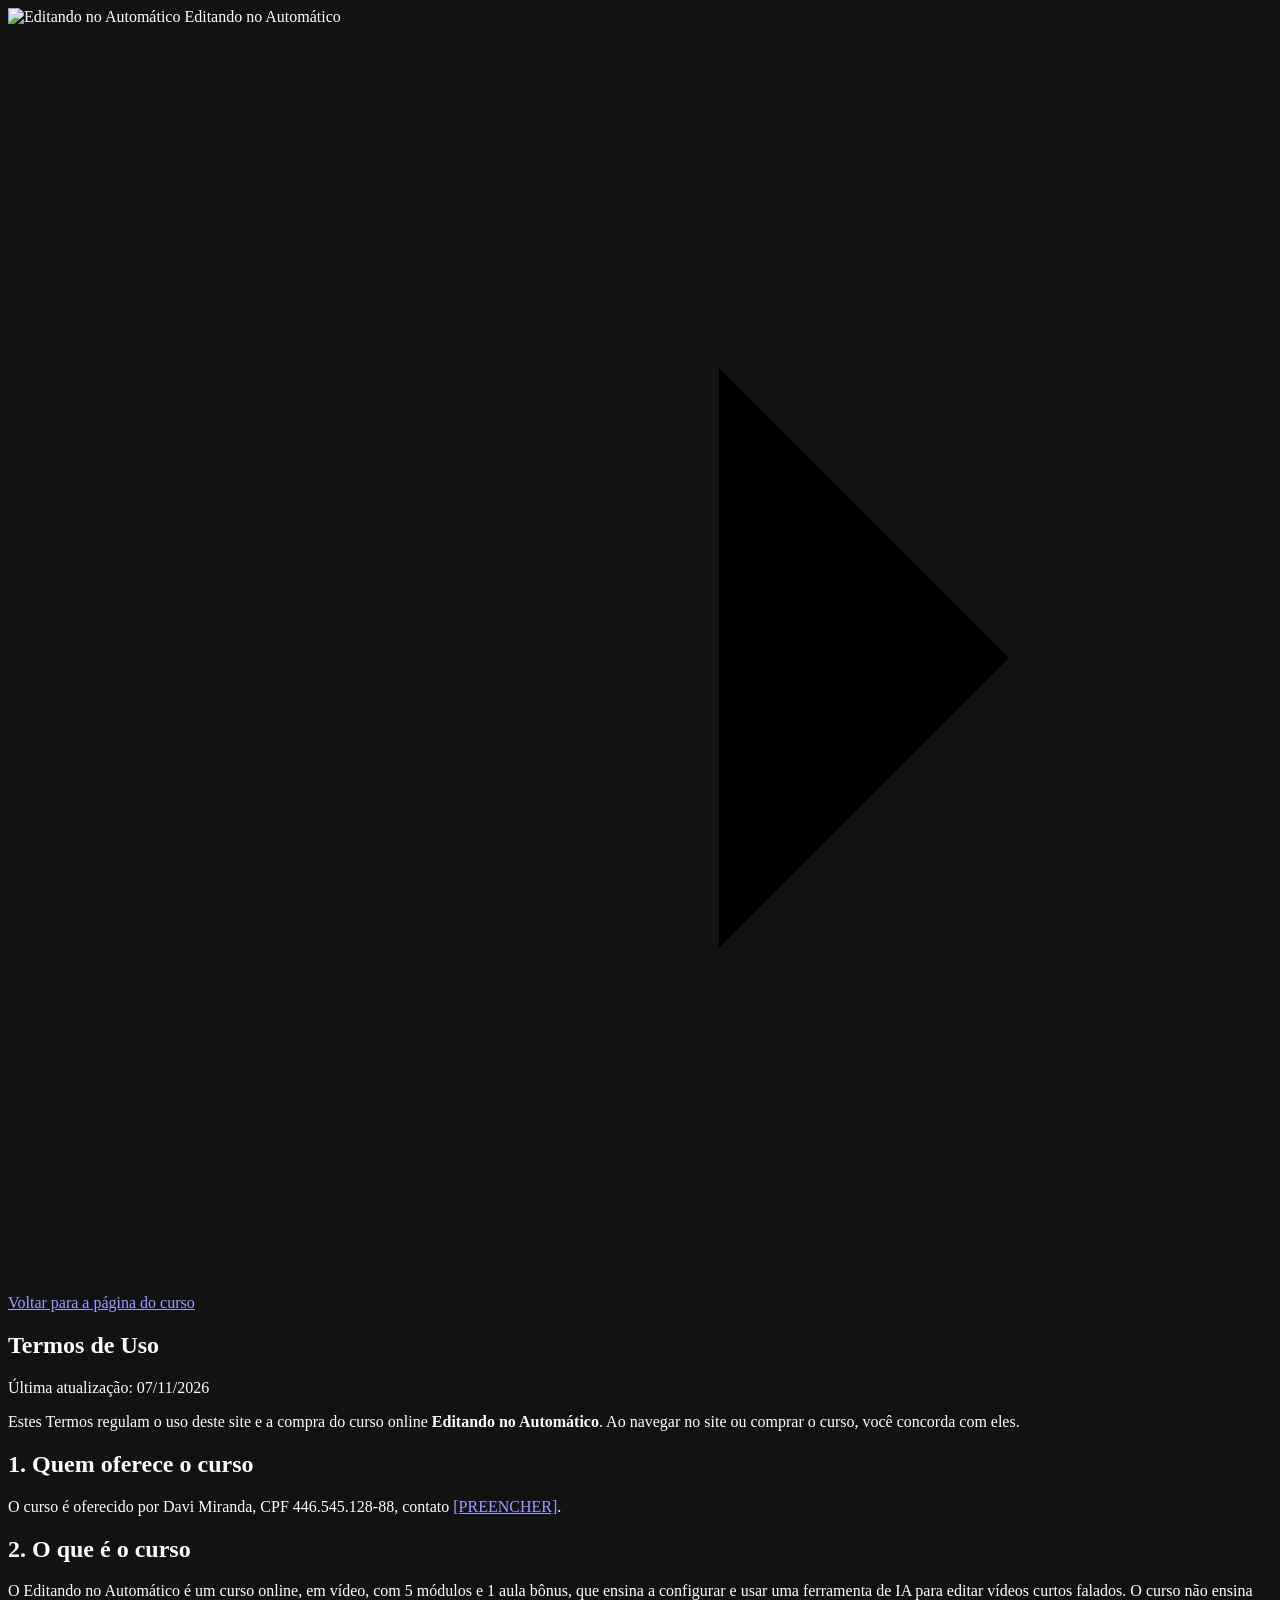
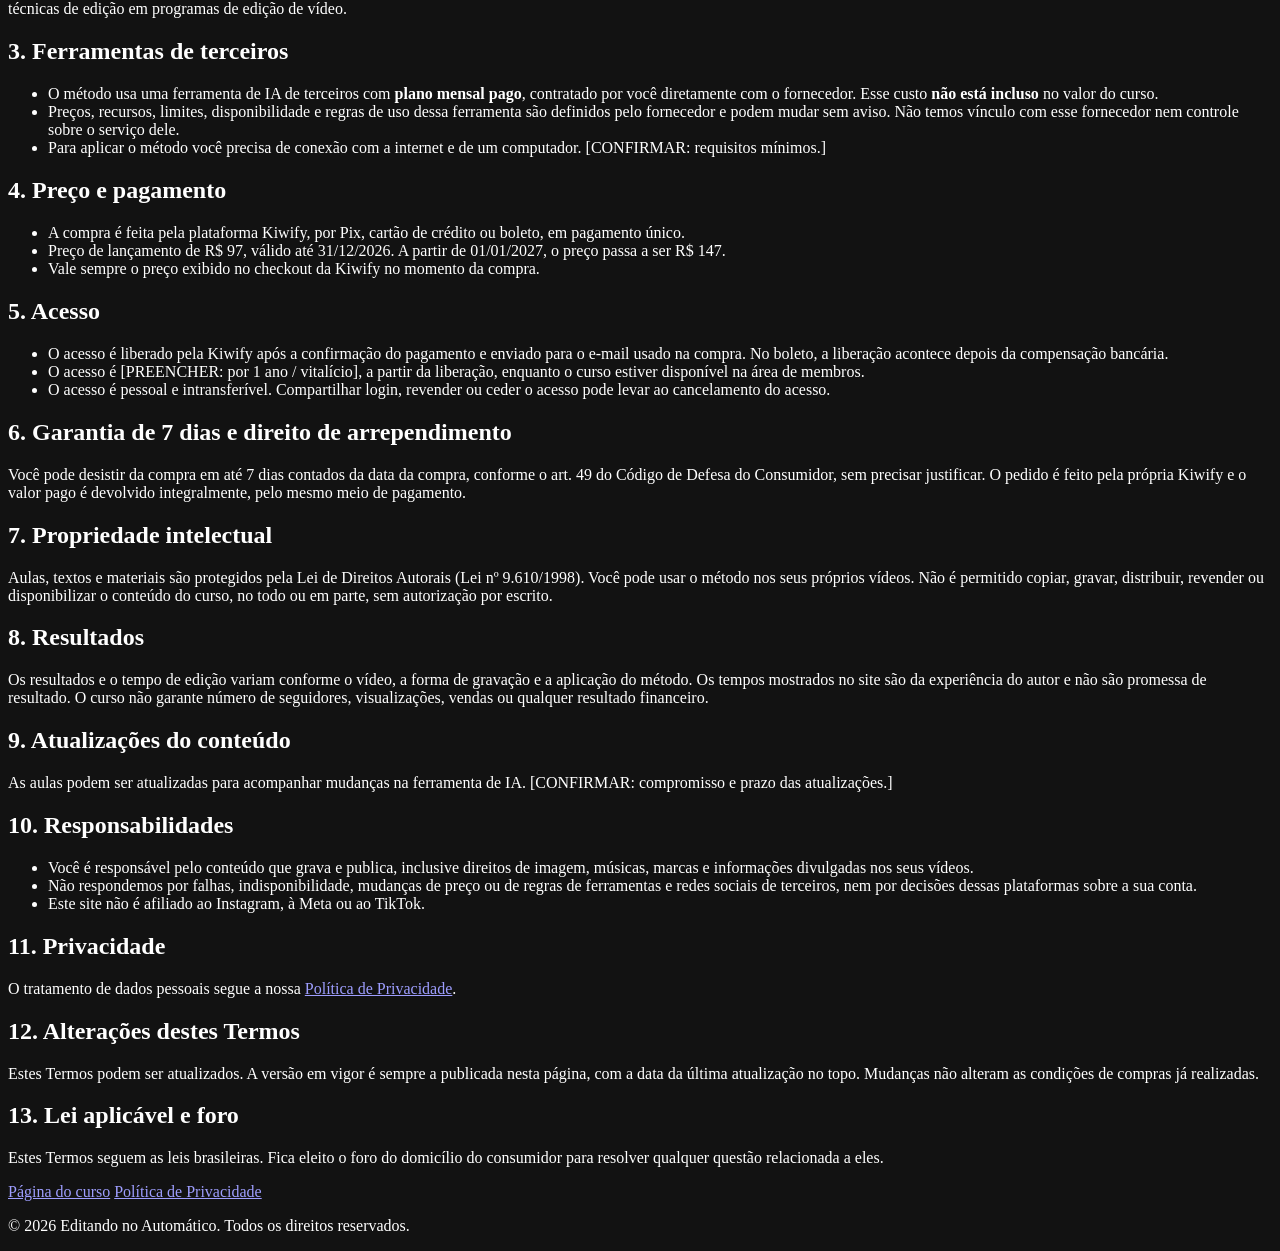
==== termos-de-uso.html @ f7a1d3d6 "Add files via upload" ====
<!doctype html>
<html lang="pt-BR">
<head>
  <meta charset="utf-8">
  <meta name="viewport" content="width=device-width, initial-scale=1, viewport-fit=cover">
  <title>Termos de Uso — Editando no Automático</title>
  <meta name="description" content="Termos de uso e condições de compra do curso online Editando no Automático.">
  <meta name="theme-color" content="#0A0A0A">
  <meta name="color-scheme" content="dark">
  <link rel="icon" href="assets/img/favicon.svg" type="image/svg+xml">
  <link rel="apple-touch-icon" href="assets/img/apple-touch-icon.png">
  <link rel="preload" href="assets/fonts/inter-400.woff2" as="font" type="font/woff2" crossorigin>
  <link rel="stylesheet" href="css/styles.css">
  <script>document.documentElement.classList.add('js')</script>
  <script src="js/config.js" defer></script>
  <script src="js/main.js" defer></script>
</head>
<body>
<main class="legal">
  <div class="container">
    <div class="legal__top">
      <div class="logo logo--sm">
        <img class="logo__img" src="assets/img/logo-editando-no-automatico.png" alt="Editando no Automático" width="160" height="32" data-ph>
        <span class="logo__text">Editando no <span class="logo__accent">Automático</span></span>
      </div>
      <a class="legal__back" href="index.html"><svg class="i" viewBox="0 0 24 24" aria-hidden="true"><path d="M4 12h15M13.5 6.5L19 12l-5.5 5.5"/></svg>Voltar para a página do curso</a>
    </div>

    <article class="legal__body">
      <h1>Termos de Uso</h1>
      <p class="legal__updated">Última atualização: 07/11/2026</p>

      <p>Estes Termos regulam o uso deste site e a compra do curso online <strong>Editando no Automático</strong>. Ao navegar no site ou comprar o curso, você concorda com eles.</p>

      <h2>1. Quem oferece o curso</h2>
      <p>O curso é oferecido por <span data-cfg="RAZAO_SOCIAL_OU_NOME">Davi Miranda</span>, CPF <span data-cfg="CNPJ_OU_CPF">446.545.128-88</span>, contato <a href="#" data-email>[PREENCHER]</a>.</p>

      <h2>2. O que é o curso</h2>
      <p>O Editando no Automático é um curso online, em vídeo, com 5 módulos e 1 aula bônus, que ensina a configurar e usar uma ferramenta de IA para editar vídeos curtos falados. O curso não ensina técnicas de edição em programas de edição de vídeo.</p>

      <h2>3. Ferramentas de terceiros</h2>
      <ul>
        <li>O método usa uma ferramenta de IA de terceiros com <strong>plano mensal pago</strong>, contratado por você diretamente com o fornecedor. Esse custo <strong>não está incluso</strong> no valor do curso.</li>
        <li>Preços, recursos, limites, disponibilidade e regras de uso dessa ferramenta são definidos pelo fornecedor e podem mudar sem aviso. Não temos vínculo com esse fornecedor nem controle sobre o serviço dele.</li>
        <li>Para aplicar o método você precisa de conexão com a internet e de um computador. [CONFIRMAR: requisitos mínimos.]</li>
      </ul>

      <h2>4. Preço e pagamento</h2>
      <ul>
        <li>A compra é feita pela plataforma Kiwify, por Pix, cartão de crédito ou boleto, em pagamento único.</li>
        <li>Preço de lançamento de <span data-price="oferta">R$ 97</span>, válido até <span data-date="fim">31/12/2026</span>. A partir de <span data-date="cheio">01/01/2027</span>, o preço passa a ser <span data-price="cheio">R$ 147</span>.</li>
        <li>Vale sempre o preço exibido no checkout da Kiwify no momento da compra.</li>
      </ul>

      <h2>5. Acesso</h2>
      <ul>
        <li>O acesso é liberado pela Kiwify após a confirmação do pagamento e enviado para o e-mail usado na compra. No boleto, a liberação acontece depois da compensação bancária.</li>
        <li>O acesso é <span data-cfg="TEMPO_DE_ACESSO">[PREENCHER: por 1 ano / vitalício]</span>, a partir da liberação, enquanto o curso estiver disponível na área de membros.</li>
        <li>O acesso é pessoal e intransferível. Compartilhar login, revender ou ceder o acesso pode levar ao cancelamento do acesso.</li>
      </ul>

      <h2>6. Garantia de 7 dias e direito de arrependimento</h2>
      <p>Você pode desistir da compra em até 7 dias contados da data da compra, conforme o art. 49 do Código de Defesa do Consumidor, sem precisar justificar. O pedido é feito pela própria Kiwify e o valor pago é devolvido integralmente, pelo mesmo meio de pagamento.</p>

      <h2>7. Propriedade intelectual</h2>
      <p>Aulas, textos e materiais são protegidos pela Lei de Direitos Autorais (Lei nº 9.610/1998). Você pode usar o método nos seus próprios vídeos. Não é permitido copiar, gravar, distribuir, revender ou disponibilizar o conteúdo do curso, no todo ou em parte, sem autorização por escrito.</p>

      <h2>8. Resultados</h2>
      <p>Os resultados e o tempo de edição variam conforme o vídeo, a forma de gravação e a aplicação do método. Os tempos mostrados no site são da experiência do autor e não são promessa de resultado. O curso não garante número de seguidores, visualizações, vendas ou qualquer resultado financeiro.</p>

      <h2>9. Atualizações do conteúdo</h2>
      <p>As aulas podem ser atualizadas para acompanhar mudanças na ferramenta de IA. [CONFIRMAR: compromisso e prazo das atualizações.]</p>

      <h2>10. Responsabilidades</h2>
      <ul>
        <li>Você é responsável pelo conteúdo que grava e publica, inclusive direitos de imagem, músicas, marcas e informações divulgadas nos seus vídeos.</li>
        <li>Não respondemos por falhas, indisponibilidade, mudanças de preço ou de regras de ferramentas e redes sociais de terceiros, nem por decisões dessas plataformas sobre a sua conta.</li>
        <li>Este site não é afiliado ao Instagram, à Meta ou ao TikTok.</li>
      </ul>

      <h2>11. Privacidade</h2>
      <p>O tratamento de dados pessoais segue a nossa <a href="politica-de-privacidade.html">Política de Privacidade</a>.</p>

      <h2>12. Alterações destes Termos</h2>
      <p>Estes Termos podem ser atualizados. A versão em vigor é sempre a publicada nesta página, com a data da última atualização no topo. Mudanças não alteram as condições de compras já realizadas.</p>

      <h2>13. Lei aplicável e foro</h2>
      <p>Estes Termos seguem as leis brasileiras. Fica eleito o foro do domicílio do consumidor para resolver qualquer questão relacionada a eles.</p>
    </article>
  </div>
</main>

<footer class="footer">
  <div class="container">
    <nav class="footer__nav" aria-label="Links do rodapé">
      <a href="index.html">Página do curso</a>
      <a href="politica-de-privacidade.html">Política de Privacidade</a>
    </nav>
    <p class="footer__copy">© <span data-year>2026</span> Editando no Automático. Todos os direitos reservados.</p>
  </div>
</footer>
</body>
</html>
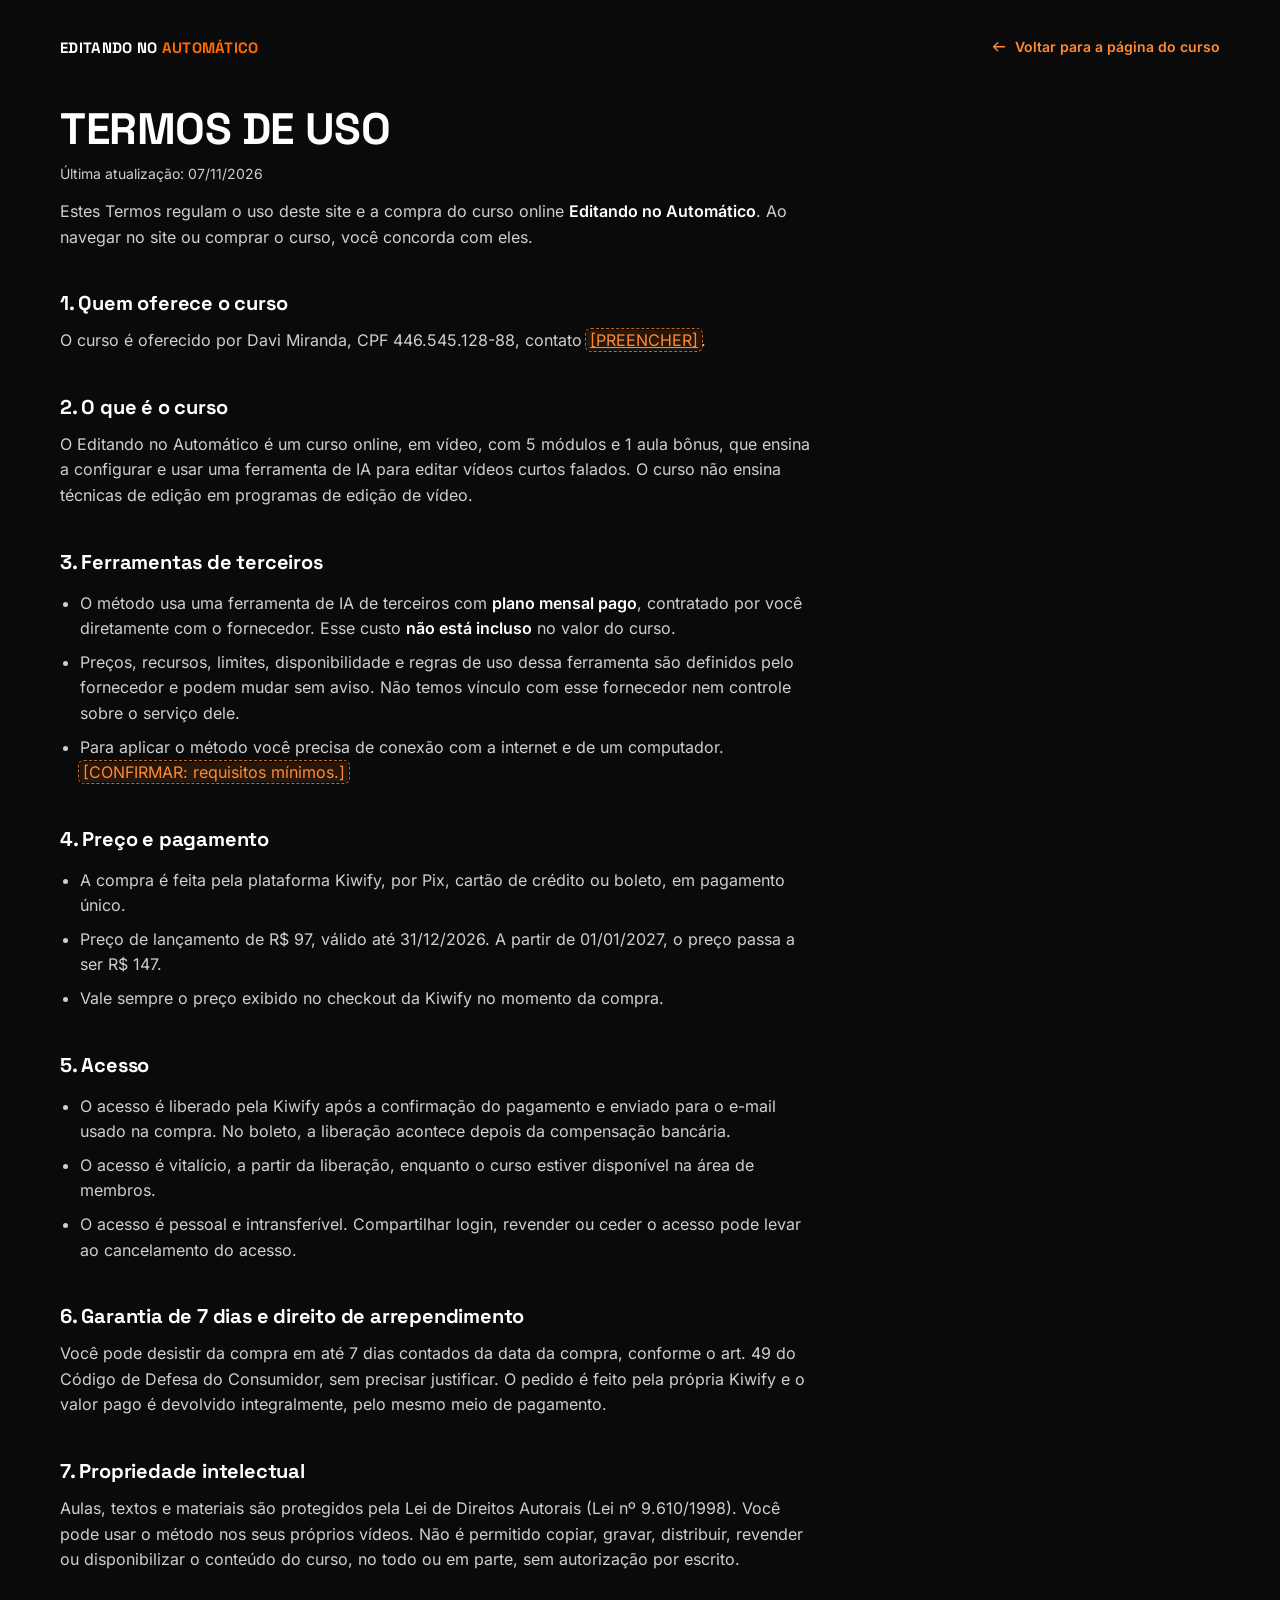
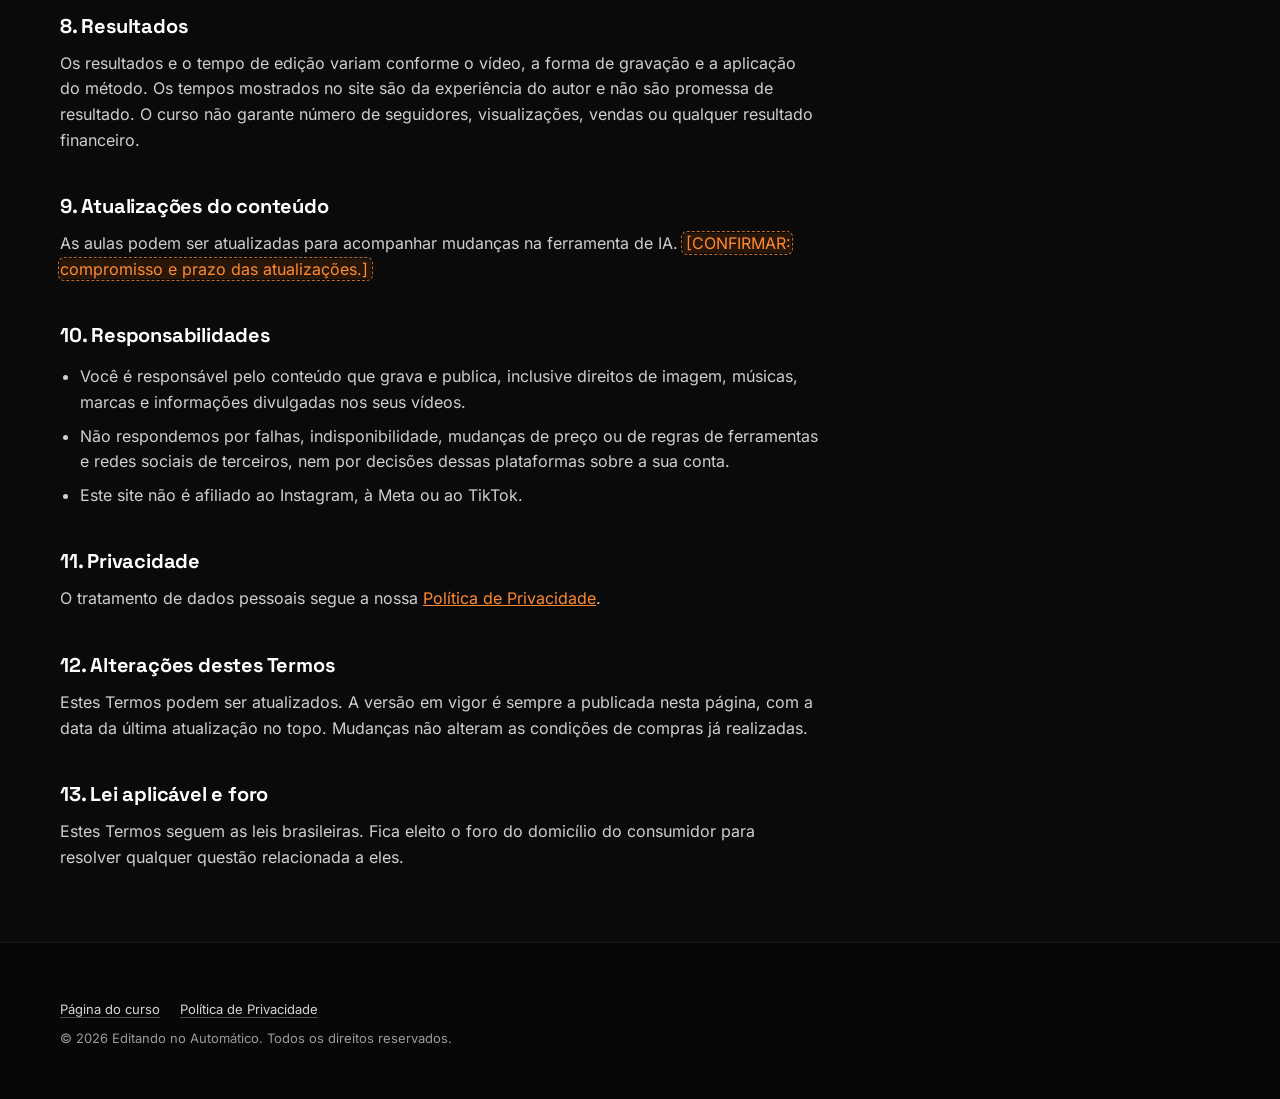
==== commit d2265e3b: "Add files via upload" ====
--- a/termos-de-uso.html
+++ b/termos-de-uso.html
@@ -55,7 +55,7 @@
       <h2>5. Acesso</h2>
       <ul>
         <li>O acesso é liberado pela Kiwify após a confirmação do pagamento e enviado para o e-mail usado na compra. No boleto, a liberação acontece depois da compensação bancária.</li>
-        <li>O acesso é <span data-cfg="TEMPO_DE_ACESSO">[PREENCHER: por 1 ano / vitalício]</span>, a partir da liberação, enquanto o curso estiver disponível na área de membros.</li>
+        <li>O acesso é <span data-cfg="TEMPO_DE_ACESSO">vitalício</span>, a partir da liberação, enquanto o curso estiver disponível na área de membros.</li>
         <li>O acesso é pessoal e intransferível. Compartilhar login, revender ou ceder o acesso pode levar ao cancelamento do acesso.</li>
       </ul>
 
--- a/css/styles.css
+++ b/css/styles.css
@@ -0,0 +1,1023 @@
+/* ==========================================================================
+   EDITANDO NO AUTOMÁTICO — estilos da página
+   Mobile-first (360px → 1440px). Cores e fontes nos tokens do :root.
+   ========================================================================== */
+
+/* ---------- Fontes (auto-hospedadas, subconjunto latino) ---------- */
+@font-face { font-family: "Space Grotesk"; src: url("../assets/fonts/space-grotesk-700.woff2") format("woff2"); font-weight: 700; font-style: normal; font-display: swap; }
+@font-face { font-family: "Inter"; src: url("../assets/fonts/inter-400.woff2") format("woff2"); font-weight: 400; font-style: normal; font-display: swap; }
+@font-face { font-family: "Inter"; src: url("../assets/fonts/inter-600.woff2") format("woff2"); font-weight: 600; font-style: normal; font-display: swap; }
+/* Fontes de reserva com métricas ajustadas: o texto não "pula" quando a fonte final carrega */
+@font-face { font-family: "Inter Fallback"; src: local("Arial"), local("ArialMT"); font-weight: 400; size-adjust: 105.7%; ascent-override: 91.65%; descent-override: 22.82%; line-gap-override: 0%; }
+@font-face { font-family: "Inter Fallback"; src: local("Arial Bold"), local("Arial-BoldMT"); font-weight: 600; size-adjust: 102.18%; ascent-override: 94.8%; descent-override: 23.61%; line-gap-override: 0%; }
+@font-face { font-family: "Space Grotesk Fallback"; src: local("Arial Bold"), local("Arial-BoldMT"); font-weight: 700; size-adjust: 101.23%; ascent-override: 97.21%; descent-override: 28.85%; line-gap-override: 0%; }
+
+/* ---------- Tokens ---------- */
+:root {
+  --bg: #0A0A0A;
+  --bg-2: #121212;
+  --card: #171717;
+  --borda: rgba(255, 107, 0, 0.18);
+  --laranja: #FF6B00;
+  --laranja-claro: #FF8A33;
+  --laranja-glow: rgba(255, 107, 0, 0.30);
+  --branco: #FFFFFF;
+  --texto: #B8B8B8;
+  --cinza-preco: #6E6E6E;
+  --linha: rgba(255, 255, 255, 0.08);
+  --texto-forte: #E6E6E6;
+  --mono: ui-monospace, SFMono-Regular, Menlo, Consolas, "Liberation Mono", monospace;
+  --f-titulo: "Space Grotesk", "Space Grotesk Fallback", system-ui, sans-serif;
+  --f-texto: "Inter", "Inter Fallback", system-ui, -apple-system, "Segoe UI", Roboto, sans-serif;
+  --raio: 16px;
+  --gutter: 16px;
+  --max: 1160px;
+}
+@media (min-width: 768px) { :root { --gutter: 32px; } }
+
+/* ---------- Base ---------- */
+*, *::before, *::after { box-sizing: border-box; }
+html { -webkit-text-size-adjust: 100%; text-size-adjust: 100%; }
+@media (prefers-reduced-motion: no-preference) { html { scroll-behavior: smooth; } }
+body {
+  margin: 0;
+  background: var(--bg);
+  color: var(--texto);
+  font-family: var(--f-texto);
+  font-size: 16px;
+  line-height: 1.6;
+  -webkit-font-smoothing: antialiased;
+  -moz-osx-font-smoothing: grayscale;
+}
+img, video, svg { display: block; max-width: 100%; }
+img, video { height: auto; }
+[hidden] { display: none !important; }
+
+h1, h2, h3, h4 {
+  margin: 0;
+  font-family: var(--f-titulo);
+  font-weight: 700;
+  color: var(--branco);
+  line-height: 1.12;
+  letter-spacing: -0.01em;
+  text-wrap: balance;
+}
+h1, h2 { text-transform: uppercase; line-height: 1.05; }
+h2 { font-size: clamp(26px, 4.2vw + 12px, 46px); }
+h3 { font-size: clamp(20px, 1.2vw + 16px, 26px); }
+h4 { font-size: 19px; }
+p { margin: 0 0 1em; }
+p:last-child { margin-bottom: 0; }
+strong, b { font-weight: 600; color: var(--branco); }
+a { color: var(--laranja-claro); }
+code { font-family: var(--mono); font-size: 0.85em; }
+
+:focus-visible { outline: 2px solid var(--laranja-claro); outline-offset: 3px; }
+
+.sr-only {
+  position: absolute !important; width: 1px; height: 1px; padding: 0; margin: -1px;
+  overflow: hidden; clip: rect(0, 0, 0, 0); white-space: nowrap; border: 0;
+}
+.sprite { position: absolute; width: 0; height: 0; overflow: hidden; }
+
+/* Ícones */
+.i { display: inline-block; width: 1.25em; height: 1.25em; flex-shrink: 0; fill: none; stroke: currentColor; stroke-width: 1.8; stroke-linecap: round; stroke-linejoin: round; }
+.i--fill { fill: currentColor; stroke: none; }
+.wave { fill: currentColor; }
+
+/* Placeholders [PREENCHER] / [CONFIRMAR] destacados para revisão */
+mark.ph {
+  background: rgba(255, 107, 0, 0.12);
+  color: var(--laranja-claro);
+  outline: 1px dashed rgba(255, 138, 51, 0.75);
+  outline-offset: 1px;
+  border-radius: 4px;
+  padding: 0 0.2em;
+  text-transform: none;
+  letter-spacing: 0;
+}
+
+/* ---------- Layout ---------- */
+.container {
+  width: 100%;
+  max-width: calc(var(--max) + var(--gutter) * 2);
+  margin-inline: auto;
+  padding-inline: var(--gutter);
+}
+.sec { position: relative; padding-block: 72px; overflow: hidden; overflow: clip; }
+.sec--alt { background: var(--bg-2); }
+@media (min-width: 1024px) { .sec { padding-block: 112px; } }
+
+.sec__head { max-width: 800px; margin: 0 auto 40px; text-align: center; }
+@media (min-width: 1024px) { .sec__head { margin-bottom: 56px; } }
+.sec__lead { margin: 16px auto 0; max-width: 620px; font-size: clamp(16px, 0.5vw + 14px, 19px); }
+
+.eyebrow {
+  display: inline-flex;
+  align-items: center;
+  gap: 10px;
+  margin: 0 0 16px;
+  font: 600 12px/1.2 var(--f-texto);
+  letter-spacing: 0.16em;
+  text-transform: uppercase;
+  color: var(--laranja);
+}
+.eyebrow::before {
+  content: "";
+  width: 18px;
+  height: 8px;
+  border-radius: 2px;
+  background: var(--laranja);
+  box-shadow: 0 0 12px var(--laranja-glow);
+}
+
+.card { background: var(--card); border: 1px solid var(--borda); border-radius: var(--raio); }
+.block-title { margin: 64px 0 24px; text-align: center; }
+.block-sub { max-width: 560px; margin: -12px auto 24px; text-align: center; }
+.mini-title {
+  margin: 0 0 16px;
+  font: 600 13px/1.3 var(--f-texto);
+  letter-spacing: 0.14em;
+  text-transform: uppercase;
+  color: var(--texto);
+}
+.hl { color: var(--laranja); }
+
+/* ---------- Logo ---------- */
+.logo { display: flex; align-items: center; height: 36px; }
+.logo__img { height: 36px; width: auto; color: transparent; }
+.logo__text {
+  display: none;
+  font: 700 17px/1 var(--f-titulo);
+  letter-spacing: 0.02em;
+  text-transform: uppercase;
+  color: var(--branco);
+  white-space: nowrap;
+}
+.logo__accent { color: var(--laranja); }
+.logo.is-missing .logo__img { display: none; }
+.logo.is-missing .logo__text { display: inline; }
+.logo--sm { height: 28px; }
+.logo--sm .logo__img { height: 28px; }
+.logo--sm .logo__text { font-size: 15px; }
+
+/* ---------- Botões ---------- */
+.btn {
+  display: inline-flex;
+  align-items: center;
+  justify-content: center;
+  gap: 10px;
+  min-height: 56px;
+  padding: 16px 28px;
+  border: 0;
+  border-radius: 12px;
+  background: var(--laranja);
+  color: #000;
+  font: 700 16px/1.2 var(--f-titulo);
+  letter-spacing: 0.05em;
+  text-transform: uppercase;
+  text-align: center;
+  text-decoration: none;
+  cursor: pointer;
+  box-shadow: inset 0 0 0 1px rgba(255, 170, 110, 0.55), 0 12px 32px -10px var(--laranja-glow), 0 0 44px -14px var(--laranja-glow);
+  transition: background-color 0.2s ease, box-shadow 0.2s ease, transform 0.2s ease;
+}
+.btn:hover { background: var(--laranja-claro); box-shadow: inset 0 0 0 1px rgba(255, 190, 140, 0.6), 0 14px 38px -10px rgba(255, 107, 0, 0.45), 0 0 56px -12px var(--laranja-glow); }
+.btn:active { transform: translateY(1px); }
+.btn:focus-visible { outline: 3px solid var(--branco); outline-offset: 3px; }
+.btn--block { width: 100%; }
+.btn--sm { min-height: 48px; padding: 12px 18px; font-size: 14px; letter-spacing: 0.04em; white-space: nowrap; }
+
+.cta { display: flex; flex-direction: column; align-items: center; gap: 12px; margin-top: 40px; }
+.cta .btn { width: 100%; max-width: 440px; }
+.cta--tight { margin-top: 24px; }
+
+.secure {
+  margin: 0;
+  font-size: 13px;
+  line-height: 1.5;
+  color: var(--texto);
+  text-align: center;
+  text-wrap: balance;
+}
+.secure .i { width: 14px; height: 14px; margin-right: 6px; vertical-align: -2px; color: var(--laranja); }
+.secure--xs { font-size: 11px; line-height: 1.35; letter-spacing: -0.005em; }
+.secure--xs .i { width: 12px; height: 12px; margin-right: 4px; }
+
+.badge {
+  display: inline-flex;
+  align-items: center;
+  justify-content: center;
+  gap: 8px;
+  margin: 0;
+  padding: 8px 14px;
+  border: 1px solid rgba(255, 107, 0, 0.38);
+  border-radius: 999px;
+  background: rgba(255, 107, 0, 0.08);
+  color: var(--branco);
+  font: 600 11px/1.35 var(--f-texto);
+  letter-spacing: 0.1em;
+  text-transform: uppercase;
+  text-align: center;
+  text-wrap: balance;
+}
+.badge__dot { width: 8px; height: 8px; flex-shrink: 0; border-radius: 50%; background: var(--laranja); box-shadow: 0 0 0 3px rgba(255, 107, 0, 0.25); }
+.badge--solid { background: var(--laranja); border-color: var(--laranja); color: #000; font-weight: 600; }
+
+/* ==========================================================================
+   1. HERO
+   ========================================================================== */
+.hero {
+  position: relative;
+  padding-top: 20px;
+  background:
+    radial-gradient(70% 42% at 85% 16%, rgba(255, 107, 0, 0.16), transparent 70%),
+    radial-gradient(50% 30% at 0% 62%, rgba(255, 107, 0, 0.06), transparent 70%),
+    var(--bg);
+  overflow: hidden;
+  overflow: clip;
+}
+.hero__logo { justify-content: center; margin-bottom: 28px; }
+
+.hero__grid { display: flex; flex-direction: column; gap: 20px; }
+.hero__copy, .hero__visual { display: contents; }
+.hero__badge { order: 1; align-self: center; }
+.hero__title { order: 2; }
+.hero__sub { order: 3; }
+.phone-wrap { order: 4; }
+.hero__caption { order: 5; }
+.proof { order: 6; }
+/* O botão de compra fica acima do celular que "cai" (z-index 20); senão o celular cobria o botão no celular */
+.cta--hero { order: 7; margin-top: 4px; position: relative; z-index: 21; }
+
+.hero__title { font-size: clamp(30px, 5.4vw + 12px, 58px); text-align: center; }
+.hero__sub { max-width: 600px; margin: 0 auto; font-size: clamp(16px, 0.6vw + 14px, 20px); text-align: center; }
+
+/* Mockup de celular */
+.phone-wrap { position: relative; z-index: 20; align-self: center; margin-top: 8px; }
+/* Queda do celular ao rolar (js/main.js): só transform/opacity */
+.phone.is-falling { will-change: transform, opacity; }
+/* O celular cai por cima da seção seguinte: o hero corta só na horizontal */
+@supports (overflow: clip) { .hero { overflow: visible; overflow-x: clip; } }
+.phone {
+  position: relative;
+  width: min(64vw, 290px);
+  padding: 8px;
+  border-radius: 38px;
+  background: linear-gradient(155deg, #2c2c2c, #0c0c0c 42%, #1b1b1b);
+  box-shadow: 0 0 0 1px #303030, 0 0 0 7px rgba(255, 255, 255, 0.02), 0 40px 90px -30px rgba(255, 107, 0, 0.45);
+}
+.phone::after {
+  content: "";
+  position: absolute;
+  top: 17px;
+  left: 50%;
+  z-index: 4;
+  width: 30%;
+  height: 16px;
+  transform: translateX(-50%);
+  border-radius: 20px;
+  background: #000;
+  pointer-events: none;
+}
+.phone__screen { position: relative; aspect-ratio: 9 / 16; overflow: hidden; border-radius: 30px; background: #050505; isolation: isolate; }
+.phone__video { width: 100%; height: 100%; object-fit: cover; background: #000; }
+
+.phone__controls { position: absolute; left: 10px; right: 10px; bottom: 10px; z-index: 3; display: flex; justify-content: space-between; gap: 8px; }
+.vbtn {
+  display: inline-flex;
+  align-items: center;
+  gap: 6px;
+  min-height: 44px;
+  padding: 0 14px;
+  border: 1px solid rgba(255, 255, 255, 0.2);
+  border-radius: 999px;
+  background: rgba(10, 10, 10, 0.75);
+  color: var(--branco);
+  font: 600 13px/1 var(--f-texto);
+  cursor: pointer;
+}
+.vbtn .i { width: 18px; height: 18px; }
+.vbtn--round { width: 44px; padding: 0; justify-content: center; }
+.vbtn:focus-visible, .seg:focus-visible, .bigplay:focus-visible { outline: 2px solid var(--branco); outline-offset: 2px; }
+.bigplay {
+  position: absolute;
+  inset: 0;
+  z-index: 3;
+  display: grid;
+  place-items: center;
+  width: 72px;
+  height: 72px;
+  margin: auto;
+  border: 0;
+  border-radius: 50%;
+  background: var(--laranja);
+  color: #000;
+  cursor: pointer;
+  box-shadow: 0 0 0 8px rgba(255, 107, 0, 0.2);
+}
+.bigplay .i { width: 30px; height: 30px; margin-left: 3px; }
+
+/* Placeholder de vídeo (quando a URL está vazia no config.js) */
+.video-ph {
+  position: absolute;
+  inset: 0;
+  z-index: 2;
+  display: flex;
+  flex-direction: column;
+  align-items: center;
+  justify-content: center;
+  gap: 8px;
+  padding: 24px 16px;
+  border: 1px dashed rgba(255, 138, 51, 0.5);
+  border-radius: inherit;
+  background:
+    repeating-linear-gradient(135deg, rgba(255, 255, 255, 0.025) 0 10px, transparent 10px 20px),
+    radial-gradient(80% 60% at 50% 40%, rgba(255, 107, 0, 0.14), transparent 70%),
+    #0b0b0b;
+  font-size: 12px;
+  line-height: 1.45;
+  text-align: center;
+  color: var(--texto);
+}
+.video-ph strong { font-size: 14px; }
+.video-ph code { padding: 2px 6px; border-radius: 4px; background: rgba(255, 107, 0, 0.1); color: var(--laranja-claro); word-break: break-all; }
+.video-ph__icon { width: 44px; height: 44px; color: var(--laranja); }
+
+.hero__caption { margin: 0; font-size: 14px; text-align: center; }
+.hero__caption::before { content: ""; display: inline-block; width: 6px; height: 6px; margin-right: 8px; border-radius: 50%; background: var(--laranja); vertical-align: middle; }
+
+.float-chip { display: none; }
+
+/* Microprova */
+.proof { margin: 0; padding: 16px 18px; border: 1px solid var(--borda); border-radius: 14px; background: var(--card); text-align: center; }
+.proof__label { display: block; margin-bottom: 6px; font: 600 11px/1.2 var(--f-texto); letter-spacing: 0.14em; text-transform: uppercase; }
+.proof__line {
+  display: inline-flex;
+  flex-wrap: wrap;
+  align-items: center;
+  justify-content: center;
+  gap: 4px 10px;
+  font: 700 clamp(20px, 1.6vw + 14px, 28px)/1.2 var(--f-titulo);
+  color: var(--branco);
+}
+.proof__before { color: var(--texto); }
+.proof__after { color: var(--laranja); }
+.proof__arrow { width: 1em; height: 1em; color: var(--laranja); }
+.proof__unit { font: 400 15px/1.2 var(--f-texto); color: var(--texto); }
+
+/* Ornamento: timeline de editor no pé do hero */
+.hero-tl { margin-top: 56px; }
+.tl {
+  position: relative;
+  padding: 12px 12px 14px;
+  border: 1px solid var(--linha);
+  border-bottom: 0;
+  border-radius: 14px 14px 0 0;
+  background: linear-gradient(#151515, #101010);
+}
+.tl__ruler {
+  display: flex;
+  justify-content: space-between;
+  margin-bottom: 8px;
+  padding-bottom: 9px;
+  background: repeating-linear-gradient(90deg, rgba(255, 255, 255, 0.14) 0 1px, transparent 1px 16px) bottom / 100% 4px no-repeat;
+  font: 500 10px/1 var(--mono);
+  color: #8A8A8A;
+}
+.tl__ruler span:nth-child(n+5) { display: none; }
+.tl__track { display: flex; gap: 4px; height: 16px; margin-bottom: 6px; }
+.tl__track--clips i { flex: 1; border: 1px solid #343434; border-radius: 4px; background: #262626; }
+.tl__track--clips i:nth-child(1) { flex: 1.4; }
+.tl__track--clips i:nth-child(2) { flex: 0.8; }
+.tl__track--clips i:nth-child(3) { flex: 2; }
+.tl__track--clips i:nth-child(5) { flex: 2.4; }
+.tl__track--clips i.on { background: var(--laranja); border-color: var(--laranja-claro); box-shadow: 0 0 16px var(--laranja-glow); }
+.tl__track--wave { gap: 0; height: 26px; margin-bottom: 0; color: #474747; }
+.tl__track--wave .wave { width: 50%; height: 100%; }
+.tl__playhead { position: absolute; top: 4px; bottom: 0; left: 38%; width: 2px; background: var(--laranja-claro); box-shadow: 0 0 12px var(--laranja); }
+.tl__playhead::before { content: ""; position: absolute; top: -4px; left: -5px; border: 6px solid transparent; border-top: 8px solid var(--laranja-claro); }
+
+@media (min-width: 600px) { .tl__ruler span:nth-child(n+5) { display: inline; } }
+
+@media (min-width: 1024px) {
+  .hero { padding-top: 28px; }
+  .hero__logo { justify-content: flex-start; margin-bottom: 44px; }
+  .hero__grid { display: grid; grid-template-columns: minmax(0, 1.15fr) minmax(0, 0.85fr); align-items: center; gap: 56px; }
+  .hero__copy, .hero__visual { display: flex; flex-direction: column; }
+  .hero__copy { align-items: flex-start; gap: 24px; }
+  .hero__visual { align-items: center; gap: 18px; }
+  .hero__title, .hero__sub { margin-inline: 0; text-align: left; }
+  .proof { text-align: left; }
+  .proof__line { justify-content: flex-start; }
+  .cta--hero { align-items: flex-start; margin-top: 8px; }
+  .cta--hero .secure { text-align: left; }
+  .phone { width: 300px; }
+  .hero-tl { margin-top: 72px; }
+
+  .float-chip {
+    position: absolute;
+    z-index: 5;
+    display: inline-flex;
+    align-items: center;
+    gap: 8px;
+    padding: 10px 14px;
+    border: 1px solid var(--borda);
+    border-radius: 12px;
+    background: rgba(23, 23, 23, 0.94);
+    box-shadow: 0 20px 40px -20px #000;
+    font: 700 14px/1 var(--f-titulo);
+    letter-spacing: 0.02em;
+    text-transform: uppercase;
+    color: var(--branco);
+  }
+  .float-chip b { padding: 3px 6px; border-radius: 5px; background: var(--laranja); color: #000; font-weight: 700; }
+  .float-chip--caption { left: -110px; bottom: 20%; }
+  .float-chip--cut { right: -64px; top: 16%; color: var(--laranja); }
+  .float-chip--cut .wave { width: 80px; height: 22px; color: #7A7A7A; }
+}
+
+/* ==========================================================================
+   2. PROVA: BRUTO X PRONTO
+   ========================================================================== */
+.compare__toggle {
+  display: flex;
+  gap: 4px;
+  width: max-content;
+  margin: 0 auto 20px;
+  padding: 4px;
+  border: 1px solid var(--borda);
+  border-radius: 999px;
+  background: var(--card);
+}
+.seg {
+  min-width: 112px;
+  min-height: 44px;
+  padding: 0 18px;
+  border: 0;
+  border-radius: 999px;
+  background: transparent;
+  color: var(--texto);
+  font: 600 15px/1 var(--f-texto);
+  cursor: pointer;
+  transition: background-color 0.2s ease, color 0.2s ease;
+}
+.seg[aria-pressed="true"] { background: var(--laranja); color: #000; }
+
+.compare__grid { display: grid; justify-items: center; gap: 28px; }
+.compare__item { display: none; width: min(78vw, 320px); margin: 0; }
+.compare__item.is-active { display: block; }
+html:not(.js) .compare__item { display: block; }
+html:not(.js) .compare__toggle { display: none; }
+.compare__label { display: flex; align-items: center; gap: 10px; margin-bottom: 12px; font-size: 14px; }
+.tag { display: inline-block; padding: 4px 10px; border-radius: 6px; background: #2C2C2C; color: var(--branco); font: 700 12px/1.2 var(--f-titulo); letter-spacing: 0.08em; text-transform: uppercase; }
+.tag--on { background: var(--laranja); color: #000; }
+
+.frame { position: relative; aspect-ratio: 9 / 16; overflow: hidden; border: 1px solid #2C2C2C; border-radius: 22px; background: #050505; }
+.frame--on { border-color: rgba(255, 107, 0, 0.6); box-shadow: 0 0 70px -20px var(--laranja-glow); }
+.frame__video { width: 100%; height: 100%; object-fit: cover; background: #000; }
+/* Em todas as telas mostra um vídeo por vez: começa no Pronto e o botão troca para o Bruto. */
+
+/* Linha do tempo: o que a IA fez */
+.edit-log { margin-top: 48px; padding: 20px; }
+@media (min-width: 768px) { .edit-log { padding: 28px 32px; } }
+.edit-log__head { display: flex; flex-wrap: wrap; align-items: baseline; justify-content: space-between; gap: 6px 16px; }
+.edit-log__head h3 { font-size: 20px; }
+.edit-log__hint { margin: 0; font-size: 13px; }
+.edit-log__note { width: 100%; margin: 4px 0 0; font-size: 13px; }
+
+.track { position: relative; height: 64px; margin: 18px 0 20px; overflow: hidden; border: 1px solid var(--linha); border-radius: 10px; background: #0E0E0E; }
+.track__wave { position: absolute; top: 50%; left: 0; width: 100%; height: 30px; transform: translateY(-50%); color: #383838; }
+.track__marks { position: absolute; inset: 0; }
+.track__mark { position: absolute; top: 0; bottom: 0; width: 2px; margin-left: -1px; background: var(--laranja); box-shadow: 0 0 10px var(--laranja-glow); }
+.track__mark::before { content: attr(data-t); position: absolute; top: 6px; left: 5px; font: 600 10px/1 var(--mono); color: var(--laranja-claro); white-space: nowrap; }
+.track__mark::after { content: ""; position: absolute; bottom: 6px; left: -3px; width: 8px; height: 8px; border-radius: 50%; background: var(--laranja); }
+
+.edit-log__list { display: grid; gap: 10px; margin: 0; padding: 0; list-style: none; }
+@media (min-width: 768px) { .edit-log__list { grid-template-columns: 1fr 1fr; column-gap: 32px; } }
+.edit-log__item { display: flex; align-items: center; gap: 12px; font-size: 15px; color: var(--texto-forte); }
+.tc {
+  flex-shrink: 0;
+  min-width: 58px;
+  min-height: 36px;
+  padding: 8px 10px;
+  border: 1px solid rgba(255, 107, 0, 0.5);
+  border-radius: 8px;
+  background: rgba(255, 107, 0, 0.12);
+  color: var(--laranja-claro);
+  font: 600 13px/1.4 var(--mono);
+  text-align: center;
+}
+button.tc { cursor: pointer; transition: background-color 0.2s ease, color 0.2s ease; }
+button.tc:hover { background: var(--laranja); color: #000; }
+
+/* Números */
+.stats { margin-top: 20px; }
+.stats__grid { display: grid; grid-template-columns: 1fr 1fr; gap: 12px; margin: 0; padding: 0; list-style: none; }
+@media (min-width: 900px) { .stats__grid { grid-template-columns: repeat(4, 1fr); gap: 16px; } }
+.stat { padding: 18px 16px; }
+.stat__value { display: block; margin-bottom: 8px; font: 700 clamp(22px, 2vw + 14px, 38px)/1.1 var(--f-titulo); color: var(--laranja); overflow-wrap: anywhere; }
+.stat__value mark.ph { font-size: 0.6em; }
+.stat__label { display: block; font-size: 14px; line-height: 1.4; }
+
+/* ==========================================================================
+   3. A DOR + NÃO É CURSO DE EDIÇÃO
+   ========================================================================== */
+.pains { display: grid; gap: 12px; margin: 0; padding: 0; list-style: none; }
+@media (min-width: 768px) { .pains { grid-template-columns: 1fr 1fr; gap: 16px; } }
+.pain { display: flex; align-items: flex-start; gap: 16px; padding: 20px; border-color: var(--linha); }
+.pain p { margin: 0; padding-top: 2px; }
+.pain__icon { display: grid; place-items: center; flex-shrink: 0; width: 44px; height: 44px; border-radius: 12px; background: rgba(255, 107, 0, 0.1); color: var(--laranja); }
+.pain__icon .i { width: 22px; height: 22px; }
+
+.statement { max-width: 920px; margin: 64px auto; text-align: center; }
+@media (min-width: 1024px) { .statement { margin: 96px auto; } }
+.statement__text {
+  margin: 0 0 20px;
+  font: 700 clamp(28px, 4.5vw + 12px, 58px)/1.14 var(--f-titulo);
+  letter-spacing: -0.01em;
+  text-transform: uppercase;
+  text-wrap: balance;
+  color: var(--branco);
+}
+.statement__hl {
+  padding: 0.02em 0.18em;
+  border-radius: 0.12em;
+  background: var(--laranja);
+  color: #000;
+  -webkit-box-decoration-break: clone;
+  box-decoration-break: clone;
+}
+.statement__sub { max-width: 640px; margin: 0 auto; font-size: clamp(16px, 0.5vw + 14px, 19px); }
+
+.versus__title { margin-bottom: 24px; text-align: center; }
+.versus__grid { display: grid; gap: 14px; }
+.vs { padding: 22px 20px; border-color: var(--linha); }
+.vs__name { margin-bottom: 6px; padding-bottom: 14px; border-bottom: 1px solid var(--linha); font-size: 20px; }
+.vs__row { display: flex; flex-direction: column; gap: 2px; padding: 12px 0; border-bottom: 1px solid var(--linha); }
+.vs__row:last-child { padding-bottom: 0; border-bottom: 0; }
+.vs__k { font-size: 12px; letter-spacing: 0.1em; text-transform: uppercase; color: #8F8F8F; }
+.vs__v { font-size: 16px; color: var(--texto-forte); }
+.vs--on { border-color: rgba(255, 107, 0, 0.6); background: linear-gradient(180deg, rgba(255, 107, 0, 0.08), transparent 60%), var(--card); box-shadow: 0 0 60px -30px var(--laranja-glow); }
+.vs--on .vs__name { color: var(--laranja); }
+.vs--on .vs__v { color: var(--branco); font-weight: 600; }
+@media (min-width: 900px) {
+  .versus__grid { grid-template-columns: repeat(3, 1fr); grid-template-rows: repeat(5, auto); gap: 0 16px; }
+  .vs { display: grid; grid-row: span 5; grid-template-rows: subgrid; }
+}
+
+/* ==========================================================================
+   4. COMO FUNCIONA
+   ========================================================================== */
+/* Passos empilhados: cada card gruda no topo (sticky) e o próximo sobe por cima.
+   O card de baixo encolhe e escurece um pouco (js/main.js, initStepsStack). */
+.steps { display: flex; flex-direction: column; gap: 28px; max-width: 760px; margin: 0 auto; padding: 0; list-style: none; }
+/* Espaço no fim da lista: mantém a pilha completa no topo por um tempo antes de ela subir */
+.steps::after { content: ""; flex: 0 0 26vh; margin-top: -28px; }
+.step {
+  position: sticky;
+  top: calc(24px + var(--i, 0) * 16px);
+  padding: 24px 22px;
+  transform-origin: 50% 0;
+  box-shadow: 0 -14px 36px -12px rgba(0, 0, 0, 0.7);
+}
+.step:nth-child(1) { --i: 0; }
+.step:nth-child(2) { --i: 1; }
+.step:nth-child(3) { --i: 2; }
+.step::after { content: ""; position: absolute; inset: 0; border-radius: inherit; background: #000; opacity: var(--dim, 0); pointer-events: none; }
+@media (min-width: 768px) {
+  .steps { gap: 40px; }
+  .steps::after { flex-basis: 28vh; margin-top: -40px; }
+  .step { top: calc(72px + var(--i, 0) * 20px); display: grid; grid-template-columns: auto 1fr; column-gap: 24px; align-items: start; padding: 32px 36px; }
+  .step .step__icon { grid-row: span 2; margin-bottom: 0; }
+  .step h3 { font-size: 24px; }
+  .step p { font-size: 16px; }
+}
+.step__icon { display: grid; place-items: center; width: 52px; height: 52px; margin-bottom: 18px; border: 1px solid var(--borda); border-radius: 14px; background: rgba(255, 107, 0, 0.12); color: var(--laranja); }
+.step__icon .i { width: 26px; height: 26px; }
+.step__num { position: absolute; top: 18px; right: 22px; font: 700 40px/1 var(--f-titulo); color: transparent; -webkit-text-stroke: 1px rgba(255, 107, 0, 0.55); }
+.step h3 { margin-bottom: 8px; font-size: 21px; }
+.step p { margin: 0; font-size: 15px; }
+
+.features { display: grid; gap: 14px; margin: 0; padding: 0; list-style: none; }
+@media (min-width: 620px) { .features { grid-template-columns: 1fr 1fr; } }
+@media (min-width: 1024px) { .features { grid-template-columns: repeat(3, 1fr); gap: 16px; } }
+.feature {
+  padding: 14px 14px 22px;
+  border-color: var(--linha);
+  transition: border-color 0.25s ease, box-shadow 0.25s ease, transform 0.25s ease, background-color 0.25s ease;
+}
+.feature h4 { margin: 0 4px 6px; transition: color 0.25s ease; }
+.feature .demo { transition: border-color 0.25s ease; }
+/* Destaque laranja: mouse por cima (:hover), dedo por cima (.is-hot, via js/main.js) ou foco do teclado */
+.feature.is-hot, .feature:focus-within { border-color: var(--laranja); background-color: #1C140E; box-shadow: 0 0 0 1px rgba(255, 107, 0, 0.35), 0 18px 48px -18px var(--laranja-glow); transform: translateY(-4px); }
+.feature.is-hot h4, .feature:focus-within h4 { color: var(--laranja); }
+.feature.is-hot .demo, .feature:focus-within .demo { border-color: rgba(255, 107, 0, 0.45); }
+@media (hover: hover) {
+  .feature:hover { border-color: var(--laranja); background-color: #1C140E; box-shadow: 0 0 0 1px rgba(255, 107, 0, 0.35), 0 18px 48px -18px var(--laranja-glow); transform: translateY(-4px); }
+  .feature:hover h4 { color: var(--laranja); }
+  .feature:hover .demo { border-color: rgba(255, 107, 0, 0.45); }
+}
+.feature p { margin: 0 4px; font-size: 15px; }
+
+/* Mini-demonstrações (animação só com transform/opacity) */
+.demo {
+  position: relative;
+  display: grid;
+  place-items: center;
+  height: 124px;
+  margin-bottom: 18px;
+  overflow: hidden;
+  border: 1px solid var(--linha);
+  border-radius: 12px;
+  background: radial-gradient(90% 90% at 50% 100%, rgba(255, 107, 0, 0.08), transparent 70%), #0D0D0D;
+}
+.features .demo *, .features .demo *::after { animation-play-state: paused; }
+.features.is-inview .demo *, .features.is-inview .demo *::after,
+html:not(.js) .features .demo *, html:not(.js) .features .demo *::after { animation-play-state: running; }
+
+/* 1. Cortes */
+.cut { display: flex; align-items: center; width: 84%; height: 44px; }
+.cut__a, .cut__b { width: 40%; height: 100%; color: #8A8A8A; }
+.cut__a .wave, .cut__b .wave { width: 100%; height: 100%; }
+.cut__gap {
+  display: grid;
+  place-items: center;
+  width: 20%;
+  height: 100%;
+  border-inline: 1px dashed var(--laranja);
+  background: repeating-linear-gradient(135deg, rgba(255, 107, 0, 0.28) 0 4px, transparent 4px 8px);
+  color: var(--laranja);
+}
+.cut__gap .i { width: 22px; height: 22px; padding: 2px; border-radius: 50%; background: #0D0D0D; }
+.cut__a { animation: cutA 3.2s ease-in-out infinite; }
+.cut__b { animation: cutB 3.2s ease-in-out infinite; }
+.cut__gap { animation: cutGap 3.2s ease-in-out infinite; }
+.demo__label { position: absolute; top: 12px; left: 50%; transform: translateX(-50%); font: 600 11px/1 var(--mono); letter-spacing: 0.06em; text-transform: uppercase; color: var(--laranja-claro); animation: cutLabel 3.2s ease-in-out infinite; }
+@keyframes cutA { 0%, 30% { transform: none; } 55%, 85% { transform: translateX(25%); } 100% { transform: none; } }
+@keyframes cutB { 0%, 30% { transform: none; } 55%, 85% { transform: translateX(-25%); } 100% { transform: none; } }
+@keyframes cutGap { 0%, 30% { transform: scaleX(1); opacity: 1; } 55%, 85% { transform: scaleX(0); opacity: 0; } 100% { transform: scaleX(1); opacity: 1; } }
+@keyframes cutLabel { 0%, 30% { opacity: 1; } 45%, 90% { opacity: 0; } 100% { opacity: 1; } }
+
+/* 2. Legendas dinâmicas */
+.caps { margin: 0; padding: 0 12px; font: 700 22px/1.3 var(--f-titulo); text-align: center; text-transform: uppercase; color: var(--branco); text-shadow: 0 2px 0 #000; }
+.w { position: relative; display: inline-block; animation: capPop 2.8s ease-out infinite; }
+.w::after { content: attr(data-w); position: absolute; top: 0; left: 0; white-space: nowrap; color: var(--laranja); opacity: 0; animation: capOn 2.8s linear infinite; }
+.w:nth-child(2), .w:nth-child(2)::after { animation-delay: 0.7s; }
+.w:nth-child(3), .w:nth-child(3)::after { animation-delay: 1.4s; }
+.w:nth-child(4), .w:nth-child(4)::after { animation-delay: 2.1s; }
+@keyframes capOn { 0% { opacity: 0; } 3%, 23% { opacity: 1; } 27%, 100% { opacity: 0; } }
+@keyframes capPop { 0% { transform: scale(1); } 6% { transform: scale(1.12); } 20%, 100% { transform: scale(1); } }
+
+/* 3. Zoom */
+.zoom { position: absolute; inset: 0; display: grid; place-items: end center; }
+.zoom__subject { position: relative; display: block; width: 92px; height: 86px; transform-origin: 50% 25%; animation: zoomIn 3.4s ease-in-out infinite; }
+.zoom__head { position: absolute; top: 6px; left: 50%; width: 34px; height: 34px; margin-left: -17px; border-radius: 50%; background: #3A3A3A; }
+.zoom__body { position: absolute; bottom: 0; left: 50%; width: 86px; height: 42px; margin-left: -43px; border-radius: 43px 43px 0 0; background: #2E2E2E; }
+.zoom__corners {
+  position: absolute;
+  inset: 14px 24%;
+  background:
+    linear-gradient(var(--laranja), var(--laranja)) left top / 14px 2px no-repeat,
+    linear-gradient(var(--laranja), var(--laranja)) left top / 2px 14px no-repeat,
+    linear-gradient(var(--laranja), var(--laranja)) right top / 14px 2px no-repeat,
+    linear-gradient(var(--laranja), var(--laranja)) right top / 2px 14px no-repeat,
+    linear-gradient(var(--laranja), var(--laranja)) left bottom / 14px 2px no-repeat,
+    linear-gradient(var(--laranja), var(--laranja)) left bottom / 2px 14px no-repeat,
+    linear-gradient(var(--laranja), var(--laranja)) right bottom / 14px 2px no-repeat,
+    linear-gradient(var(--laranja), var(--laranja)) right bottom / 2px 14px no-repeat;
+  animation: zoomCorners 3.4s ease-in-out infinite;
+}
+@keyframes zoomIn { 0%, 25% { transform: scale(1); } 45%, 75% { transform: scale(1.5); } 95%, 100% { transform: scale(1); } }
+@keyframes zoomCorners { 0%, 25% { transform: scale(1); } 45%, 75% { transform: scale(0.8); } 95%, 100% { transform: scale(1); } }
+
+/* 4. Efeitos sonoros */
+.eq { display: flex; align-items: center; gap: 6px; height: 56px; }
+.eq i { display: block; width: 6px; height: 100%; border-radius: 3px; background: #4F4F4F; transform: scaleY(var(--s, 0.5)); animation: eq 1.1s ease-in-out infinite; }
+.eq i:nth-child(1) { --s: 0.3; animation-delay: -0.1s; }
+.eq i:nth-child(2) { --s: 0.55; animation-delay: -0.5s; }
+.eq i:nth-child(3) { --s: 0.8; animation-delay: -0.2s; background: var(--laranja); }
+.eq i:nth-child(4) { --s: 0.45; animation-delay: -0.8s; background: var(--laranja); }
+.eq i:nth-child(5) { --s: 1; animation-delay: -0.35s; background: var(--laranja); }
+.eq i:nth-child(6) { --s: 0.6; animation-delay: -0.65s; background: var(--laranja); }
+.eq i:nth-child(7) { --s: 0.75; animation-delay: -0.15s; background: var(--laranja); }
+.eq i:nth-child(8) { --s: 0.4; animation-delay: -0.9s; }
+.eq i:nth-child(9) { --s: 0.25; animation-delay: -0.45s; }
+.sfx__note { position: absolute; top: 16%; right: 22%; color: var(--laranja); animation: note 2.4s ease-in-out infinite; }
+.sfx__note .i { width: 24px; height: 24px; }
+@keyframes eq { 0%, 100% { transform: scaleY(0.2); } 50% { transform: scaleY(1); } }
+@keyframes note { 0% { opacity: 0; transform: translateY(10px) scale(0.8); } 20%, 60% { opacity: 1; transform: none; } 100% { opacity: 0; transform: translateY(-12px); } }
+
+/* 5. Animações do que você fala */
+.demo--anim { align-content: center; gap: 10px; }
+.anim__pop { order: -1; display: grid; place-items: center; width: 52px; height: 52px; border: 1px solid rgba(255, 107, 0, 0.5); border-radius: 50%; background: rgba(255, 107, 0, 0.15); color: var(--laranja); animation: pop 2.8s cubic-bezier(0.3, 1.6, 0.5, 1) infinite; }
+.anim__pop .i { width: 28px; height: 28px; }
+.anim__say { padding: 6px 10px; border-radius: 8px; background: rgba(0, 0, 0, 0.6); font: 600 13px/1.2 var(--f-texto); color: #D6D6D6; }
+@keyframes pop { 0%, 12% { opacity: 0; transform: scale(0) rotate(-20deg); } 28%, 82% { opacity: 1; transform: none; } 96%, 100% { opacity: 0; transform: scale(0); } }
+
+/* 6. Sua marca */
+.demo--brand { grid-template-columns: auto auto; align-content: center; justify-content: center; gap: 14px 18px; }
+.brand__sw { display: flex; gap: 6px; }
+.brand__sw i { display: block; width: 22px; height: 22px; border-radius: 6px; animation: swatch 3s ease-in-out infinite; }
+.brand__sw i:nth-child(1) { background: var(--laranja); }
+.brand__sw i:nth-child(2) { background: var(--branco); animation-delay: 0.3s; }
+.brand__sw i:nth-child(3) { border: 1px solid #4A4A4A; background: #2B2B2B; animation-delay: 0.6s; }
+.brand__aa { font: 700 30px/1 var(--f-titulo); color: var(--branco); }
+.brand__cap { grid-column: 1 / -1; justify-self: center; padding: 8px 12px; border-radius: 8px; background: rgba(0, 0, 0, 0.7); font: 700 14px/1 var(--f-titulo); letter-spacing: 0.04em; text-transform: uppercase; color: var(--branco); }
+.brand__cap b { color: var(--laranja); }
+@keyframes swatch { 0%, 100% { transform: none; } 12% { transform: translateY(-6px); } 24% { transform: none; } }
+
+/* ==========================================================================
+   5. O QUE TEM DENTRO + PARA QUEM É
+   ========================================================================== */
+.shelf {
+  margin-inline: calc(var(--gutter) * -1);
+  padding: 4px var(--gutter) 16px;
+  overflow-x: auto;
+  overscroll-behavior-x: contain;
+  scroll-snap-type: x mandatory;
+  scroll-padding-inline: var(--gutter);
+  scrollbar-width: thin;
+  scrollbar-color: #333 transparent;
+}
+.shelf:focus-visible { outline: 2px solid var(--laranja-claro); outline-offset: -2px; }
+.shelf__list { display: grid; grid-auto-flow: column; grid-auto-columns: minmax(190px, 60%); gap: 14px; margin: 0; padding: 0; list-style: none; }
+.module { min-width: 0; scroll-snap-align: start; }
+
+.media { position: relative; overflow: hidden; background: #111; }
+.media::after {
+  content: attr(data-file);
+  position: absolute;
+  right: 10px;
+  bottom: 10px;
+  left: 10px;
+  z-index: 2;
+  padding: 6px 8px;
+  border: 1px dashed rgba(255, 138, 51, 0.6);
+  border-radius: 6px;
+  background: rgba(10, 10, 10, 0.88);
+  font: 500 11px/1.35 var(--mono);
+  color: var(--laranja-claro);
+  text-align: center;
+  word-break: break-all;
+  opacity: 0;
+}
+.media.is-missing::after { opacity: 1; }
+.media.is-missing img { visibility: hidden; }
+
+.cover { aspect-ratio: 2 / 3; margin-bottom: 14px; border: 1px solid var(--linha); border-radius: 14px; background: linear-gradient(160deg, #222, #0D0D0D 62%); box-shadow: 0 20px 40px -24px #000; }
+.cover img { position: absolute; inset: 0; z-index: 1; width: 100%; height: 100%; object-fit: cover; }
+.cover__num { position: absolute; top: 10px; left: 14px; font: 700 88px/1 var(--f-titulo); letter-spacing: -0.04em; color: transparent; -webkit-text-stroke: 1.5px rgba(255, 107, 0, 0.75); }
+.module--bonus .cover { border-color: rgba(255, 107, 0, 0.55); background: radial-gradient(90% 60% at 50% 100%, rgba(255, 107, 0, 0.18), transparent 70%), linear-gradient(160deg, #222, #0D0D0D 62%); }
+.module__kicker { margin: 0 0 4px; font: 600 12px/1.2 var(--f-texto); letter-spacing: 0.14em; text-transform: uppercase; color: var(--laranja); }
+.module__title { margin-bottom: 6px; font-size: 19px; }
+.module__desc { margin: 0; font-size: 14.5px; line-height: 1.5; }
+
+@media (min-width: 768px) {
+  .shelf { margin-inline: 0; padding: 0; overflow: visible; scroll-snap-type: none; }
+  .shelf__list { grid-auto-flow: row; grid-template-columns: repeat(3, 1fr); gap: 32px 20px; }
+}
+@media (min-width: 1200px) { .shelf__list { grid-template-columns: repeat(6, 1fr); gap: 18px; } .cover__num { font-size: 72px; } }
+
+.fit { display: grid; gap: 14px; margin-top: 56px; }
+@media (min-width: 768px) { .fit { grid-template-columns: 1fr 1fr; gap: 16px; } }
+.fit__col { padding: 24px 22px; }
+.fit__col h3 { margin-bottom: 18px; }
+.fit__col--no { border-color: var(--linha); }
+.list { display: grid; gap: 14px; margin: 0; padding: 0; list-style: none; }
+.list li { display: flex; align-items: flex-start; gap: 12px; line-height: 1.5; color: var(--texto-forte); }
+.list .i { width: 20px; height: 20px; margin-top: 2px; color: var(--laranja); }
+.fit__col--no .list .i { color: #8F8F8F; }
+.fit__col--no .list li { color: var(--texto); }
+
+/* ==========================================================================
+   6. DEPOIMENTOS
+   ========================================================================== */
+.testimonials__grid { display: grid; gap: 16px; }
+@media (min-width: 768px) { .testimonials__grid { grid-template-columns: repeat(2, 1fr); } }
+@media (min-width: 1024px) { .testimonials__grid { grid-template-columns: repeat(3, 1fr); } }
+.testimonial { display: flex; flex-direction: column; gap: 16px; margin: 0; padding: 22px; }
+.testimonial blockquote { margin: 0; font-size: 16px; color: var(--texto-forte); }
+.testimonial figcaption { display: flex; align-items: center; gap: 12px; margin-top: auto; }
+.testimonial__photo { width: 44px; height: 44px; border-radius: 50%; object-fit: cover; background: #222; }
+.testimonial__name { display: block; font-weight: 600; color: var(--branco); }
+.testimonial__desc { display: block; font-size: 13px; }
+.testimonial__print { overflow: hidden; border-radius: 10px; }
+.testimonial__print img { display: block; width: 100%; height: auto; }
+/* Enquanto o print não existir, mostra um espaço vertical com o nome do arquivo esperado */
+.testimonial__print.is-missing { aspect-ratio: 4 / 5; border: 1px dashed var(--linha); }
+
+/* ==========================================================================
+   7. OFERTA + GARANTIA
+   ========================================================================== */
+.offer { background: radial-gradient(60% 40% at 50% 0%, rgba(255, 107, 0, 0.12), transparent 70%), var(--bg); }
+.offer__grid { display: grid; gap: 16px; max-width: 1000px; margin-inline: auto; }
+@media (min-width: 900px) {
+  .offer__grid { grid-template-columns: 1fr 1.05fr; grid-template-areas: "inc price" "gar price"; grid-template-rows: auto 1fr; align-items: start; gap: 24px; }
+  .offer__includes { grid-area: inc; }
+  .price-card { grid-area: price; }
+  .offer__grid > .guarantee { grid-area: gar; }
+}
+.offer__includes { padding: 24px 20px; }
+@media (min-width: 900px) { .offer__includes { padding: 32px 28px; } }
+.list--big li { font-size: 16px; }
+
+.price-card {
+  padding: 28px 18px 24px;
+  border-color: rgba(255, 107, 0, 0.5);
+  background: radial-gradient(90% 50% at 50% 0%, rgba(255, 107, 0, 0.1), transparent 70%), var(--card);
+  box-shadow: 0 0 0 1px rgba(255, 107, 0, 0.12), 0 40px 100px -50px var(--laranja-glow);
+  text-align: center;
+}
+@media (min-width: 900px) { .price-card { padding: 36px 32px 28px; } }
+.price-card .badge { margin-bottom: 18px; }
+
+/* Bloco de preço: "de" / R$ 147 riscado (grande) / "por" / R$ 97 (menor, laranja) */
+.price { display: flex; flex-direction: column; align-items: center; }
+.price__offer { display: flex; flex-direction: column; align-items: center; line-height: 1; }
+.price__word { font: 500 15px/1 var(--f-texto); color: var(--texto); }
+.price__old {
+  display: block;
+  margin: 6px 0 12px;
+  font: 700 clamp(56px, 14vw, 96px)/1 var(--f-titulo);
+  letter-spacing: -0.02em;
+  white-space: nowrap;
+  color: var(--cinza-preco);
+  text-decoration: line-through;
+  text-decoration-color: #9A9A9A;
+  text-decoration-thickness: 0.075em;
+}
+.price__new {
+  display: block;
+  margin-top: 8px;
+  font: 700 clamp(34px, 8.12vw, 56px)/1 var(--f-titulo);
+  letter-spacing: -0.01em;
+  white-space: nowrap;
+  color: var(--laranja);
+  text-shadow: 0 0 22px rgba(255, 107, 0, 0.35);
+}
+.price__full {
+  display: block;
+  font: 700 clamp(56px, 14vw, 96px)/1 var(--f-titulo);
+  letter-spacing: -0.02em;
+  white-space: nowrap;
+  color: var(--laranja);
+  text-shadow: 0 0 28px rgba(255, 107, 0, 0.35);
+}
+.price__parc { margin: 14px 0 0; font-size: 15px; color: var(--branco); }
+.price__terms { margin: 10px 0 0; font-size: 14px; }
+.price__deadline { max-width: 380px; margin: 18px auto 0; font-size: 14px; }
+.price__pitch { max-width: 400px; margin: 22px auto 0; color: var(--texto-forte); }
+
+.countdown { margin: 20px 0 0; padding: 16px 12px; border: 1px solid var(--linha); border-radius: 12px; background: #101010; }
+.countdown__label { margin: 0 0 10px; font-size: 13px; }
+.countdown__grid { display: flex; justify-content: center; gap: 10px; }
+.cd { display: flex; flex-direction: column; align-items: center; gap: 6px; min-width: 74px; padding: 10px 8px; border: 1px solid var(--borda); border-radius: 10px; background: var(--card); }
+.cd__n { font: 700 28px/1 var(--f-titulo); font-variant-numeric: tabular-nums; color: var(--branco); }
+.cd__u { font-size: 11px; letter-spacing: 0.1em; text-transform: uppercase; }
+
+.payments { display: flex; flex-wrap: wrap; justify-content: center; gap: 18px; margin: 20px 0 0; padding: 16px 0 0; border-top: 1px solid var(--linha); list-style: none; }
+.payments li { display: inline-flex; align-items: center; gap: 6px; font-size: 13px; }
+.payments .i { width: 18px; height: 18px; color: #D0D0D0; }
+
+.guarantee { display: flex; flex-direction: column; align-items: center; gap: 18px; margin: 0; padding: 24px 20px; text-align: center; }
+@media (min-width: 640px) { .guarantee { flex-direction: row; gap: 24px; padding: 24px 28px; text-align: left; } }
+.guarantee h3 { margin-bottom: 6px; }
+.seal { flex-shrink: 0; width: 104px; height: 104px; }
+.seal__ring { fill: none; stroke: var(--laranja); stroke-width: 2; stroke-dasharray: 4 5; }
+.seal__inner { fill: rgba(255, 107, 0, 0.1); stroke: rgba(255, 107, 0, 0.6); stroke-width: 1.5; }
+.seal__n { font: 700 46px var(--f-titulo); fill: var(--branco); }
+.seal__t { font: 700 13px var(--f-titulo); letter-spacing: 0.2em; fill: var(--laranja); }
+
+/* ==========================================================================
+   8. FAQ + FECHAMENTO
+   ========================================================================== */
+.faq { display: grid; gap: 10px; max-width: 820px; margin: 0 auto; }
+.faq details { border: 1px solid var(--linha); border-radius: 14px; background: var(--card); transition: border-color 0.2s ease; }
+.faq details[open] { border-color: var(--borda); }
+.faq summary {
+  position: relative;
+  display: block;
+  padding: 18px 56px 18px 20px;
+  border-radius: 14px;
+  list-style: none;
+  font: 600 16px/1.45 var(--f-texto);
+  color: var(--branco);
+  cursor: pointer;
+}
+.faq summary::-webkit-details-marker { display: none; }
+.faq summary::before, .faq summary::after {
+  content: "";
+  position: absolute;
+  top: 50%;
+  right: 22px;
+  width: 14px;
+  height: 2px;
+  margin-top: -1px;
+  border-radius: 2px;
+  background: var(--laranja);
+  transition: transform 0.2s ease;
+}
+.faq summary::after { transform: rotate(90deg); }
+.faq details[open] summary::after { transform: rotate(0deg); }
+.faq summary:hover { color: var(--laranja-claro); }
+.faq summary:focus-visible { outline: 2px solid var(--laranja-claro); outline-offset: 2px; }
+.faq__a { padding: 0 20px 20px; }
+
+.closing { position: relative; max-width: 760px; margin: 88px auto 0; padding-top: 56px; border-top: 1px solid var(--linha); text-align: center; }
+.closing::before { content: ""; position: absolute; top: -5px; left: 50%; width: 10px; height: 10px; margin-left: -5px; border-radius: 50%; background: var(--laranja); box-shadow: 0 0 16px var(--laranja); }
+.closing__title { font-size: clamp(26px, 4.2vw + 12px, 46px); }
+.closing__text { max-width: 560px; margin: 18px auto 28px; font-size: clamp(16px, 0.5vw + 14px, 19px); }
+
+/* ==========================================================================
+   RODAPÉ
+   ========================================================================== */
+.footer { padding: 48px 0 40px; border-top: 1px solid var(--linha); background: #070707; font-size: 13px; line-height: 1.6; }
+.footer__top { display: flex; flex-direction: column; align-items: flex-start; gap: 18px; margin-bottom: 22px; }
+@media (min-width: 768px) { .footer__top { flex-direction: row; align-items: center; justify-content: space-between; } }
+.footer__nav { display: flex; flex-wrap: wrap; gap: 4px 20px; }
+.footer__nav a { padding: 8px 0; color: #D6D6D6; text-decoration: underline; text-decoration-color: rgba(255, 255, 255, 0.28); text-underline-offset: 3px; }
+.footer__nav a:hover { color: var(--laranja-claro); }
+.footer p { margin: 0 0 10px; color: #9A9A9A; }
+.footer__legal { max-width: 820px; }
+
+/* ==========================================================================
+   BARRA FIXA (celular) + WHATSAPP
+   ========================================================================== */
+.sticky-cta {
+  position: fixed;
+  right: 0;
+  bottom: 0;
+  left: 0;
+  z-index: 60;
+  padding: 10px var(--gutter) calc(8px + env(safe-area-inset-bottom));
+  border-top: 1px solid rgba(255, 107, 0, 0.35);
+  background: #121212;
+  box-shadow: 0 -12px 32px rgba(0, 0, 0, 0.5);
+  transform: translateY(110%);
+  visibility: hidden;
+  transition: transform 0.3s ease, visibility 0s linear 0.3s;
+}
+.sticky-cta.is-visible { transform: none; visibility: visible; transition: transform 0.3s ease; }
+.sticky-cta__row { display: flex; align-items: center; justify-content: space-between; gap: 12px; max-width: 560px; margin: 0 auto 6px; }
+.sticky-cta__price { line-height: 1; white-space: nowrap; }
+.sticky-cta__offer { display: grid; grid-template-columns: auto auto; align-items: baseline; gap: 2px 6px; }
+.sticky-cta .price__word { font-size: 12px; text-align: right; }
+.sticky-cta__old { font: 700 21px/1.05 var(--f-titulo); color: var(--cinza-preco); text-decoration: line-through; text-decoration-color: #9A9A9A; text-decoration-thickness: 2px; }
+.sticky-cta__new { font: 700 19px/1.05 var(--f-titulo); color: var(--laranja); }
+.sticky-cta__full { font: 700 26px/1 var(--f-titulo); color: var(--laranja); }
+@media (min-width: 1024px) { .sticky-cta { display: none; } }
+
+.whats {
+  position: fixed;
+  right: 16px;
+  bottom: calc(16px + env(safe-area-inset-bottom));
+  z-index: 55;
+  display: grid;
+  place-items: center;
+  width: 56px;
+  height: 56px;
+  border: 1px solid rgba(37, 211, 102, 0.5);
+  border-radius: 50%;
+  background: var(--card);
+  color: #25D366;
+  box-shadow: 0 10px 30px rgba(0, 0, 0, 0.5);
+  transition: transform 0.3s ease, border-color 0.2s ease;
+}
+.whats .i { width: 28px; height: 28px; }
+.whats:hover { border-color: #25D366; }
+.sticky-on .whats { transform: translateY(calc(-1 * var(--sticky-h, 96px))); }
+@media (min-width: 1024px) { .sticky-on .whats { transform: none; } }
+
+/* ==========================================================================
+   PÁGINAS LEGAIS
+   ========================================================================== */
+.legal { padding: 28px 0 72px; }
+.legal__top { display: flex; flex-wrap: wrap; align-items: center; justify-content: space-between; gap: 16px; margin-bottom: 40px; }
+.legal__back { display: inline-flex; align-items: center; gap: 8px; padding: 8px 0; font-size: 14px; font-weight: 600; color: var(--laranja-claro); text-decoration: none; }
+.legal__back .i { transform: rotate(180deg); }
+.legal__body { max-width: 760px; }
+.legal h1 { margin-bottom: 10px; font-size: clamp(28px, 3vw + 16px, 44px); }
+.legal h2 { margin: 40px 0 12px; font-size: 20px; line-height: 1.3; text-transform: none; }
+.legal p, .legal li { color: #CFCFCF; }
+.legal ul { padding-left: 20px; }
+.legal li { margin-bottom: 8px; }
+.legal__updated { font-size: 14px; color: var(--texto); }
+
+/* ==========================================================================
+   MOVIMENTO REDUZIDO
+   ========================================================================== */
+@media (prefers-reduced-motion: reduce) {
+  *, *::before, *::after { animation: none !important; transition: none !important; scroll-behavior: auto !important; }
+  .w:nth-child(4)::after { opacity: 1; }
+  .cut__gap .i { opacity: 1; }
+}
+
+/* Telas muito estreitas (até 379px): selo do topo cabe em uma linha */
+@media (max-width: 379px) {
+  .hero__badge { gap: 6px; padding-inline: 10px; font-size: 10.5px; letter-spacing: 0.04em; }
+}
+@media (max-width: 419px) {
+  .btn:not(.btn--sm) { padding-inline: 14px; font-size: 15px; letter-spacing: 0.03em; }
+  .price-card { padding-inline: 14px; }
+}
